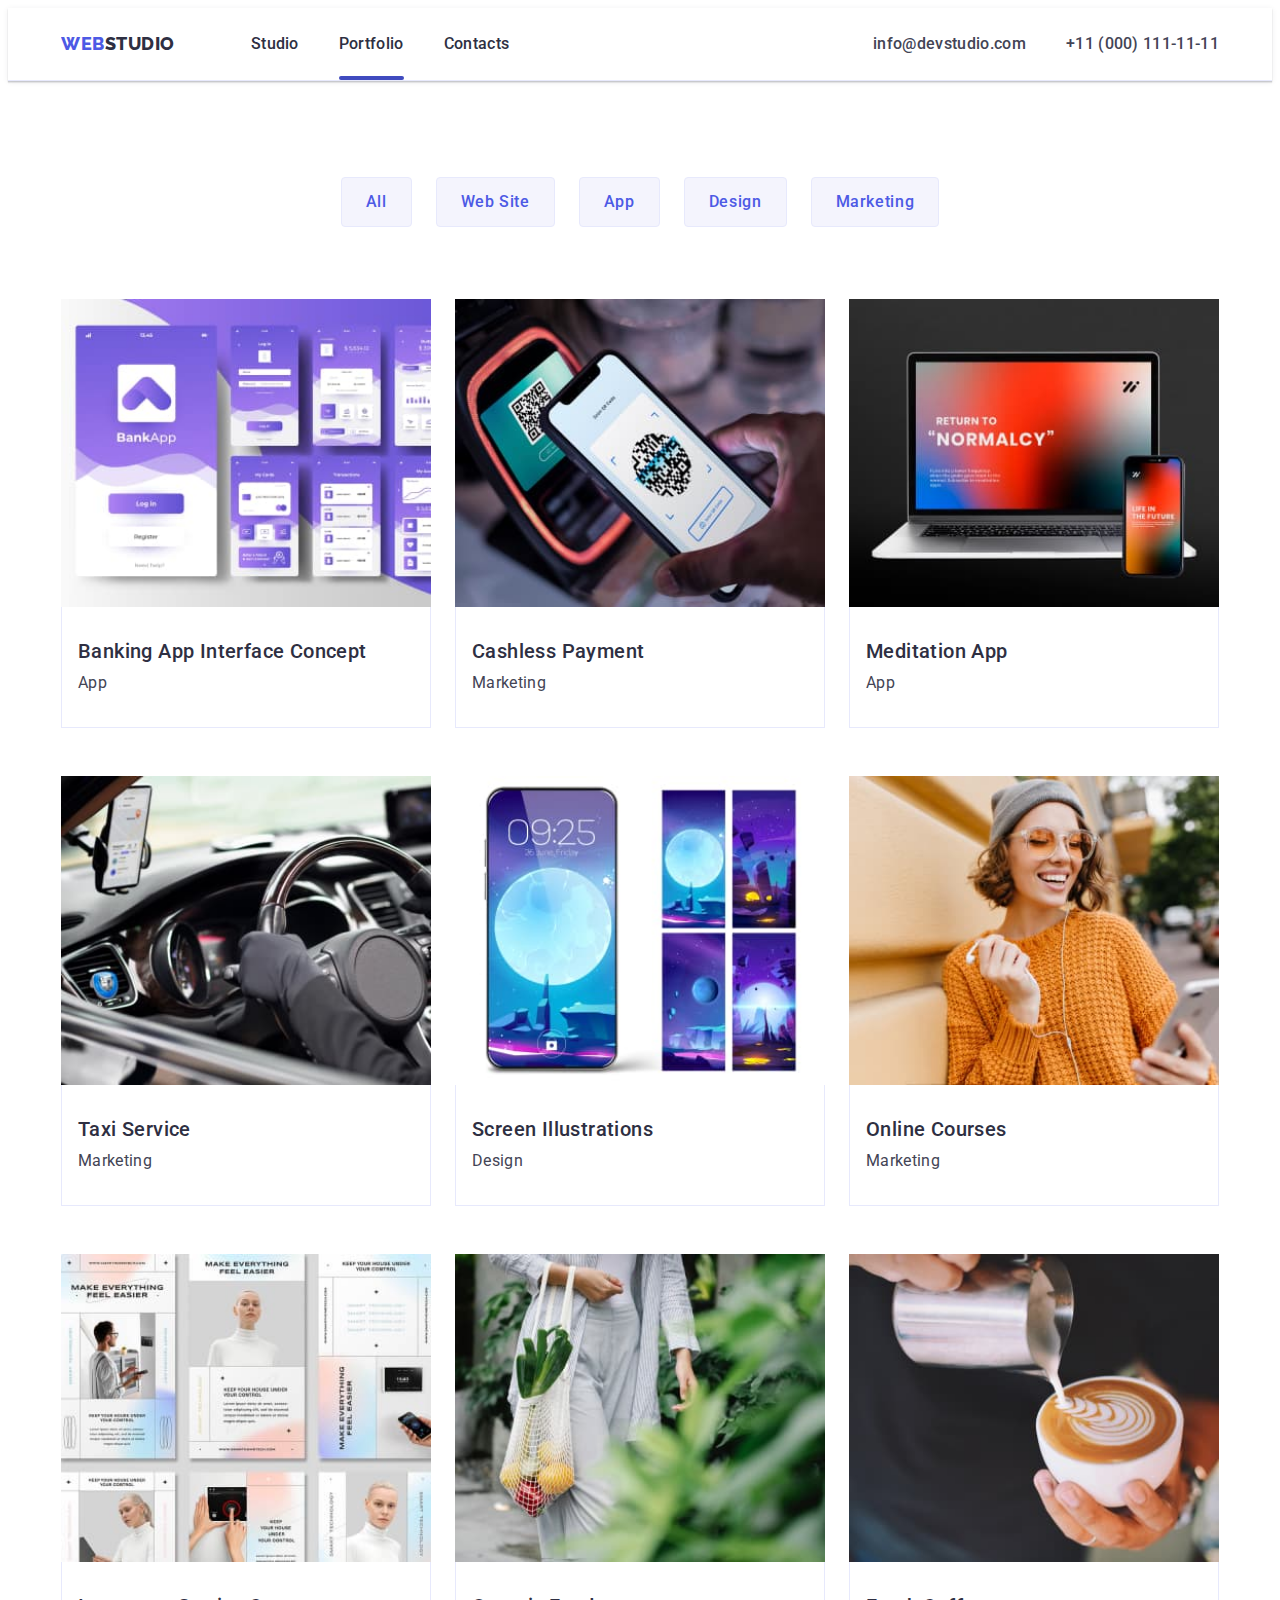
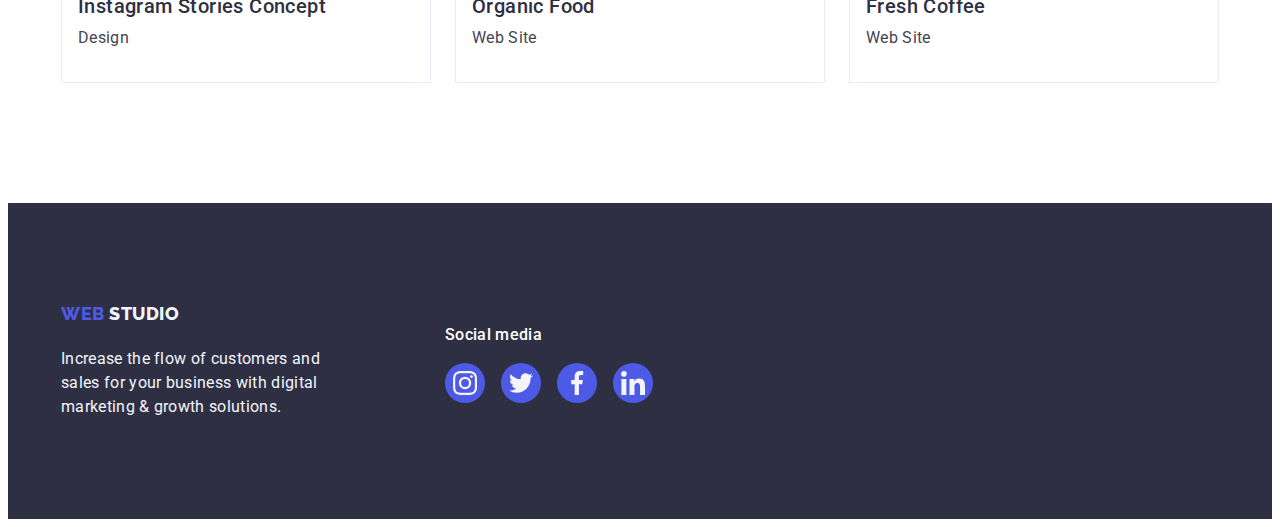
==== portfolio.html @ ceb91804 "Initial commit" ====
<!DOCTYPE html>
<html lang="en">
<!--goit-markup-hw-01-->

<head>
    <meta charset="UTF-8">
    <meta http-equiv="X-UA-Compatible" content="IE=edge">
    <meta name="viewport" content="width=device-width, initial-scale=1.0">
    <link rel="stylesheet" href="https://cdnjs.cloudflare.com/ajax/libs/modern-normalize/1.1.0/modern-normalize.min.css"
        integrity="sha512-wpPYUAdjBVSE4KJnH1VR1HeZfpl1ub8YT/NKx4PuQ5NmX2tKuGu6U/JRp5y+Y8XG2tV+wKQpNHVUX03MfMFn9Q=="
        crossorigin="anonymous" referrerpolicy="no-referrer" />
    <link rel="stylesheet" href="./css/styles.css" />
    <link rel="preconnect" href="https://fonts.googleapis.com">
    <link rel="preconnect" href="https://fonts.gstatic.com" crossorigin>
    <link
        href="https://fonts.googleapis.com/css2?family=Raleway:wght@800&family=Roboto:wght@400;500;700;900&display=swap"
        rel="stylesheet">
    <title>Studio</title>
</head>

<body>
        <!-- Шапка сайта -->
    <header class="container-header">
    <div class="container ">
        <nav class="main-nav">
            <a href="./index.html" class="logo link">Web<span class="accent">Studio</span></a>

            <ul class="site-nav list">
                <li class="item">
                    <a href="./index.html" class="link">Studio</a>
                </li>
                <li class="item">
                    <a href="./portfolio.html" class="link underlined">Portfolio</a>
                </li>
                <li class="item">
                    <a href="" class="link">Contacts</a>
                </li>
            </ul>
        </nav>
        <address class="address">
            <ul class="list">
                <li class="item">
                    <a href="mailto:info@devstudio.com" class="link">info@devstudio.com</a>
                </li>
                <li class="item">
                    <a href="tel:+110001111111" class="link">+11 (000) 111-11-11</a>
                </li>
            </ul>
        </address>
    </div>

    </header>
        <main>
            <section class="portfolio">
                <div class="container">
               <h1 class="titles-hidden">Portfolio</h1>
               <ul class="port-list-bottom list">
                   <li class="port-btn">
                          <button type="button" class="pointer">All</button>
                  </li>
                  <li class="port-btn">
                         <button type="button" class="pointer">Web Site</button>
                  </li> 
                  <li class="port-btn">
                           <button type="button" class="pointer">App</button>
                  </li> 
                 <li class="port-btn">
                          <button type="button" class="pointer">Design</button>
                  </li>
                  <li class="port-btn">
                            <button type="button" class="pointer">Marketing</button>
                 </li>
                </ul>
                <ul class="team-list list">
                    <li class="team">
                        <div class="port-overlay">
                        <a class="link" href="">
                         <img src=./images/app.jpg class="pict" width=360 alt="Banking App Interface Concept, App" /> 
                            <div class="overlay">
                                <p>T14 Stylish and User-Friendly App Design Concepts · Task Manager App · Calorie Tracker App · Exotic Fruit Ecommerce App ·
                                Cloud Storage App</p>
                            </div>
                            </div>
                         <div class="port-item">
                        <h2 class="port-tittle ">
                            Banking App Interface Concept
                        </h2>
                        <p class="port-parag text">
                            App
                        </p>
                       
                      </div>
                        </a>
                    </li>
                    <li class="team">
                        <div class="port-overlay">
                        <a class="link" href="">  
                        <img src=./images/cashless-payment.jpg class="pict" width=360 alt="Cashless Payment, Marketing" />
                            <div class="overlay">
                                <p>T14 Stylish and User-Friendly App Design Concepts · Task Manager App · Calorie Tracker App · Exotic Fruit
                                    Ecommerce App ·
                                    Cloud Storage App</p>
                            </div>
                            </div>
                       <div class="port-item">
                        <h2 class="port-tittle">
                            Cashless Payment
                        </h2>
                        <p class="port-parag text">
                            Marketing
                        </p>
                       </div>
                        </a>
                    </li>
                    <li class="team">
                        <a class="link" href="">
                        <img src=./images/meditation-app.jpg class="pict" width=360 alt="Meditation App, App" />
                    
                        <div class="port-item">
                            <h2 class="port-tittle">
                                Meditation App
                            </h2>
                            <p class="port-parag text">
                                App
                            </p>
                        </div>
                        </a>
                    </li>
                    <li class="team">
                        <a class="link" href="">
                        <img src=./images/taxi-service.jpg class="pict" width=360 alt="Taxi Service, Marketing" />
                    
                     <div class="port-item">
                        <h2 class="port-tittle">
                            Taxi Service
                        </h2>
                        <p class="port-parag text">
                            Marketing
                        </p>
                     </div>
                    </a>
                    </li>
                    <li class="team">
                        <a class="link" href="">
                        <img src=./images/screen-illustrations.jpg class="pict" width=360 alt="Screen Illustrations, Design" />
                    
                        <div class="port-item">
                            <h2 class="port-tittle">
                                Screen Illustrations
                            </h2>
                            <p class="port-parag text">
                                Design
                            </p>
                        </div>
                        </a>
                    </li>
                    <li class="team">
                        <a class="link" href="">
                        <img src=./images/online-courses.jpg class="pict" width=360 alt="Online Courses, Marketing" />
                    
                       <div class="port-item">
                        <h2 class="port-tittle">
                            Online Courses
                        </h2>
                        <p class="port-parag text">
                            Marketing
                        </p>
                       </div>
                        </a>
                    </li>
                    <li class="team">
                        <a class="link" href="">
                        <img src=./images/instagram-stories-concept.jpg class="pict" width=360 alt="Instagram Stories Concept, Design" />
                    
                       <div class="port-item">
                        <h2 class="port-tittle">
                            Instagram Stories Concept
                        </h2>
                        <p class="port-parag text">
                            Design
                        </p>
                       </div>
                        </a>
                    </li>
                    <li class="team">
                        <a class="link" href="">
                        <img src=./images/organic-food.jpg class="pict" width=360 alt="Organic Food, Web Site" />
                    
                       <div class="port-item">
                        <h2 class="port-tittle">
                            Organic Food
                        </h2>
                        <p class="port-parag text">
                            Web Site
                        </p>
                       </div>
                        </a>
                    </li>
                    <li class="team">
                        <a class="link" href="">
                        <img src=./images/fresh-coffee.jpg class="pict" width=360 alt="Fresh Coffee, Web Site" />
                    
                        <div class="port-item">
                            <h2 class="port-tittle">
                                Fresh Coffee
                            </h2>
                            <p class="port-parag text">
                                Web Site
                            </p>
                        </div>
                        </a>
                    </li>
                </ul>
             </div>
                </section>
        </main>
    <footer class="footer">
        <div class="container footer-container">
            <div class="logo-company">
                <a href="./index.html" class="logo link"> Web <span class="accent">Studio </span></a>
    
                <p class="footer-text">
                    Increase the flow of customers and sales for your business with digital marketing & growth solutions.
                </p>
            </div>
            <div class="media">
                <p class="soc-media">Social media</p>
                <ul class="list list-soc">
                    <li class="link-soc">
                        <a href="" class="buttom-soc">
                            <svg class="buttom-icon-soc" width="24" height="24">
                                <use href="./images/icons.svg#icon-instagram">
                                </use>
                            </svg>
                        </a>
                    </li>
                    <li class="link-soc">
                        <a href="" class="buttom-soc">
                            <svg class="buttom-icon-soc" width="24" height="24">
                                <use href="./images/icons.svg#icon-twitter">
                                </use>
                            </svg>
                        </a>
                    </li>
                    <li class="link-soc">
                        <a href="" class="buttom-soc">
                            <svg class="buttom-icon-soc" width="24" height="24">
                                <use href="./images/icons.svg#icon-facebook"></use>
                            </svg>
                        </a>
                    </li>
                    <li class="link-soc">
                        <a href="" class="buttom-soc">
                            <svg class="buttom-icon-soc" width="24" height="24">
                                <use href="./images/icons.svg#icon-linkedin">
                                </use>
                            </svg>
                        </a>
                    </li>
                </ul>
            </div>
        </div>
    
    </footer>
    </body>
    
    </html>
---- css/styles.css ----
/*цвет лого и кнопки IRIS #4D5AE5 */
    /* цвет шрифта хедера  #2E2F42 */
    /* цвет адреса в хедере #434455 */
    /*цвет активного наведения  шрифта Ocean  #404BBF */

    /* цвет заголовка h1  index #FFFFFF */
    /* цвет заголовка h2 index  #2E2F42  */
    /* цвет кновки index  IRIS  #4D5AE5 */
    /* цвет текста index  #434455  */
    
    /* цвет текста футера    #F4F4FD */

        /* цвет заголовка портфлио #2E2F42 */
        /*цвет спокойной кнопки на странице портфолио #F4F4FD */
        /* цвет спокойной надписи кнопки  на странице портфолио #4D5AE5 */
        /* цвет активной надписи кнопки  на странице портфоли #FFFFFF */
        /* цвет активной кнопки на странице портфолио Ocean  #404BBF */
        /* цвет основного текста портфлио #434455 */
        /* цыер рамки #E7E9FC */
/*переменные цвета*/
:root {
    --primary-text-color: #434455;
    --title-text-color: #2E2F42;
    --accent-color: #4D5AE5; /* IRIS */
    --button-color: #404BBF; /* Ocean */
    --primary-white-color: #ffffff;
    --second-color: #F4F4FD;  
    --frame: #E7E9FC;
    --client-logo:#8E8F99;
    --soc-logo:#F4F4FD;
}
/*основной стиль текста*/
body {
    font-family: 'Roboto', sans-serif;
    font-size: 16px;
    line-height: 1.5;  /* identical to box height, or 150% */
    color: var(--primary-text-color); /* --primary-text-color: #434455; */
    letter-spacing: 0.02em;
   
    background-color:var(--primary-white-color)}
    .container{
        /* border: 5px solid tomato; */
        width: 1158px;
        padding-left: 15px;
        padding-right: 15px;
        margin: 0 auto;
    }
    img {
        display: block;
        width: 100%;
    }
 p.text {
        margin-top: 0px;
        margin-bottom: 0px;
     }
.list {
    list-style:none;
    margin: 0;    
    padding-left: 0px;
}
.link{text-decoration: none;}
/* логотип*/
.logo {
    font-family: 'Raleway', sans-serif;
    font-weight: 800;
    font-size: 18px;
    line-height: 1.17;
    /* identical to box height, or 117% */
    display: flex;
    letter-spacing: 0.03em;
    text-transform: uppercase;
    color: var(--accent-color);
    margin-right: 76px;

}
    /* #E7E9FC колір нижньої рамки хедера */


.main-nav{
    display: flex;
    align-items: center;
    margin-right: auto;
}

 .accent {
      color: var(--title-text-color)
  }

/* хедер*/
.site-nav{
    display: flex;
}
.container-header {
    display: flex;
    align-items: center;
    border-bottom: 1px solid var(--frame);
    box-shadow: 0px 2px 1px rgba(46, 47, 66, 0.08),
        0px 1px 1px rgba(46, 47, 66, 0.16),
        0px 1px 6px rgba(46, 47, 66, 0.08)
}
.container-header .container{
    display: flex;
    align-items: center;
}
.site-nav .item {
    margin-right: 40px;
}
.site-nav .link{
        padding-top: 24px;
        padding-bottom: 24px;
}
.site-nav .item:last-child{
    margin-right: 0px;
}
.site-nav .link{
    color: var(--title-text-color);
    font-weight: 500;
    font-size: 16px;
    line-height: 1.5;
    letter-spacing: 0.02em; 
    display: block;
}
.underlined{
    position: relative;
}
.underlined::after{
    content: "";
    display: block;
    position: absolute;
    left: 0px;
    bottom: 0px;
    height: 4px;
    width: 100%;
    background-color: #404BBF;
    border-radius: 2px;
}
.address{
    font-style: normal;
}
.address .list{
        display: flex;
}
.address .item{
    margin-right: 40px;
}
.address .item:last-child{
    margin-right: 0px;
}
 .address .link {
    font-weight: 500;
     font-size: 16px;
     line-height: 1.5;
     color: inherit;
     color: var(--primary-text-color);
     /* --primary-text-color: #434455; */
      letter-spacing: 0.02em;
     font-style: normal;


 }
 .address .link:hover {
     color: var(--button-color);
 }



/* кнопка */
.pointer {
    display: inline-block;
        font-family:"Roboto", sans-serif;
        font-weight: 500;
        font-size: 16px;
        line-height: 1.5;
        letter-spacing: 0.04em;
        color: var(--primary-white-color);
        background-color: var(--accent-color);
    cursor: pointer;
border-radius: 4px;
}
    .pointer:hover,.pointer:focus {
         background-color: var(--button-color);
        }
         /*--accent-color: #4D5AE5; IRIS */
        /*--button-color: #404BBF;  Ocean */
        /*    --second-color: #F4F4FD; */

        /* кнопка портфоліо*/
.list .pointer{
    color: var(--accent-color);
    background-color: var(--second-color);

}
.site-nav .link:hover, .site-nav .link:focus {
    color: var(--button-color);
}
.address .link:hover,.address .link:focus{
        color: var(--button-color);
}
    /* первая секция */
.hero .pointer {
    display: block;
    padding: 16px 32px;
    min-width: 169px;
    margin: auto;
    margin-top: 46px;
    height: 56px;
    border: none;


}

.hero {
    max-width: 1440px;
    padding-top: 188px;
    padding-bottom: 188px;
    background-color: var(--title-text-color);
    background-image: linear-gradient(rgba(46, 47, 66, 0.7),
            rgba(46, 47, 66, 0.7)),
        url(../images/people-office.jpg);
    /* background-image: url(../images/people-office.jpg); */
    background-repeat: no-repeat;
    background-position: center;
    background-size: cover;

    margin-left: auto;
    margin-right: auto;
    text-align: center;
    /* rgba(46, 47, 66, 0.7) */
}

.hero-tittle{
    font-weight: 700;
    font-size: 56px;
    line-height: 1.07;
    text-align: center;
    color:var(--primary-white-color);
    letter-spacing: 0.02em;
    margin-top: 0px; 
    margin-bottom: 48px;
    max-width: 496px;
    margin: auto;
}
/*  --title-text-color: #2E2F42; */
 .hero .text, 
 .strategy .titles-strategy, 
 .tittle-we-do{
    letter-spacing: 0.02em;
    color: var(--title-text-color);
 }
 .backdrop{
    position: fixed;
    top: 0px;
    left: 0px;
    height: 100%;
    width: 100%;
    background-color: rgba(46, 47, 66, 0.4) ;  /* #2E2F42 */
    /* visibility */
 }
 .backdrop.is-hidden{
    opacity: 0;
    pointer-events: none;
 }


.modal{
    position: absolute;
    top: 50%;
    left: 50%;
    transform: translate(-50%, -50%);
    position: absolute;
    min-width: 408px;
    min-height: 576px;
    background-color: #fff;

}
.icon-modal-buttom{
    position: absolute;
        top: 24px;
        right: 24px;
        display: flex;
        align-items: center;
        justify-content: center;
        background-color: #E7E9FC;
        border: 1px solid rgba(0, 0, 0, 0.1);
        border-radius: 50%;
        width: 24px;
        height: 24px;
        padding: 0;
        cursor: pointer;
}
/* 2га секція  */


.strategy {
    padding-top: 120px;
    padding-bottom: 120px;

}
 .strategy-container .list{
    display: flex;
    flex-wrap: wrap;
}

 .tittle-base{
    font-weight: 700;
    font-size: 36px;
    line-height: 1.11;  
    text-align: center;
    text-transform: capitalize;
    margin-top: 0px;
    margin-bottom: 72px;}

 .titles-hidden {
    font-weight: 500;
    font-size: 20px;
    line-height: 1.2;
    letter-spacing: 0.02em;
    color: var(--title-text-color);
    visibility: hidden; /* 2 секція прихований заголовок*/
    display: none
        }
    
       
        /*  --title-text-color: #2E2F42; */
.tittle-reg{
    font-weight: 500;
    font-size: 20px;
    line-height: 1.2;
    letter-spacing: 0.02em;
    text-align: center;
    color: var(--title-text-color);
    margin-top: 0px;
    margin-bottom: 8px;
}   

    .strategy .tittle-reg{
        text-align: left;} 

    .strategy .strat-list {
             margin-right: 24px;
     }
        
     .strategy .strat-list:nth-child(4n) {
           margin-right: 0px;
      }
        
     .strategy .strat-list {
            width: calc((100% - 72px) / 4);
        }
        
     .strategy .icon {
         display: flex;
          align-items: center;
          justify-content: center;
          background-color: #F4F4FD;
          height: 112px;
          width: 264px;
          border-radius: 4px;
          margin-bottom: 8px;
        }

.strat-list .buttom-icon{
    width: 64px;
    height: 64px;
    left: 100px;
    top: 24px;
}


/* 3тя секція */
.we-do{
    padding-bottom: 120px;
}
.we-do .list{
    display: flex;
    padding: 0px;

}

.we-do .team{
        display: inline-block;
}
.we-do .team {
    margin-right: 24px;
    width: calc((100% - 48px) / 3)}
.we-do .team:last-child{
    margin-right: 0px;

}

/* 4 секція */
.our-team {
background-color: var(--second-color);
padding: 120px 0px;
}
.our-team .list{
    display: flex;
    justify-content: center;
}

/* .we-do .team,
.portfolio .team,
.portfolio .port-btn {
    display: block;
} */


.our-team .team{
    margin-right: 24px;
    background-color: var(--primary-white-color);
    border-radius: 0px 0px 4px 4px;
    text-align: center;
    width: calc((100% - 72px) / 4);
    box-shadow:
         0px 1px 6px rgba(46, 47, 66, 0.08),
        0px 1px 1px rgba(46, 47, 66, 0.16),
        0px 2px 1px rgba(46, 47, 66, 0.08);
}
.our-team .team:last-child {
    margin-right: 0px;
}
/*  --primary-white-color: #ffffff;
 --second-color: #F4F4FD; */

.our-team .team-info{
    padding: 32px 0px;
}
.our-team .text{
    margin-bottom: 8px;
}

.buttom-soc{
    display: flex;
    align-items: center;
    justify-content: center;
    background-color: var(--accent-color);
    height: 40px;
    width: 40px;
    border-radius: 50%;
    fill: var(--soc-logo);
}
.buttom-soc:hover, .buttom-soc:focus{
    background-color: var(--button-color)
}
.buttom-icon-soc{
    align-items: center;
    justify-content: center;
}
.our-team .list-soc{
    gap: 24px;
}
/* .our-team .link-soc:last-child{
    margin-right: 0px;
} */

/* 5 Наші кліенти */
.our-client{
    background-color: var(--primary-white-color);
    padding: 120px 0;
}
.our-client-container .list {
     display: flex;}

.tittle-our-client {
     font-weight: 700;
     font-size: 36px;
     line-height: 1.1;
     text-align: center;
     text-transform: capitalize;
    color:var(--title-text-color);
     margin-top: 0px;
     margin-bottom: 72px;
         }

.our-client .list-client{
    
    height: 88px;
    width: 168px;
}
.our-client-container .list{
    gap: 24px;
}
.list-client .buttom-client{
        display: flex;
        align-items: center;
        justify-content: center;
        height: 88px;
        width: 168px;
        border: 1px solid var(--client-logo);
        border-radius: 4px;
        color: var(--client-logo);
}
.our-client .list-client{
    display: block;
}
.buttom-client:hover, .buttom-client:focus{
    color: var(--button-color);
    border: 1px solid var(--button-color);
}
/* --button-color: #404BBF; */

.buttom-client-icon{
    fill: currentColor;
}

 /* футер */


.footer {
    color: var(--second-color);
    background-color: var(--title-text-color);

    padding-top: 100px;
    padding-bottom: 100px;
}
.footer-container {
    display: flex;
    align-items: baseline;
}
.footer .logo{
    display: inline-block;
    margin-bottom: 16px;
    margin-right: 0px;
}
.logo-company {
    margin-right: 120px;
}
.footer .accent {
    color: var(--second-color);
}
.footer .footer-text{
    width: 264px;
    margin: 0px;
}

.list-soc{
display: flex;
}
.soc-media{
    color: var(--primary-white-color);
    font-weight: 500;
    margin: 0;
    margin-bottom: 16px;
}
.list-soc{
    gap: 16px;
}
.footer .buttom-soc:focus, .footer .buttom-soc:hover{
    background-color: #31d0aa
    
}

/* кнопка портфоліо*/
.list .pointer {
    color: var(--accent-color);
    background-color: var(--second-color);}
    .list .pointer:hover, 
    .list .pointer:focus {
        color: var(--primary-white-color);
        background-color: var(--button-color);
        display: inline-block;    
    }


.portfolio .pointer {
    padding: 12px 24px;
    border: 1px solid var(--frame);
}
.portfolio .pointer:hover,
.portfolio .pointer:focus {
    border: 1px solid transparent;
    box-shadow: 
    0px 3px 1px rgba(0, 0, 0, 0.1), 
    0px 2px 1px rgba(0, 0, 0, 0.08), 
    0px 2px 2px rgba(0, 0, 0, 0.12);
}
/* секция portfolio */
.portfolio {
    padding: 96px 0 120px
}
.portfolio .port-btn {
    margin-right: 24px;
}

.portfolio .port-btn:last-child {
    margin-right: 0px;
}
.portfolio .team-list {
    display: flex;
    flex-wrap: wrap;
}

.portfolio .list {
    display: flex;
    justify-content: center;
}
.portfolio .port-list-bottom {
    margin-bottom: 72px;
}

.team-list .team {
    display: block;
    margin-right: 24px;
    margin-bottom: 48px;
    width: calc((100% - 48px)/3);
}

.team-list .team:nth-last-child(-n+3){
margin-bottom: 0px;
}
.team-list .team:nth-child(3n) {
    margin-right: 0px;
}
.portfolio .link{
    display: block
}
.portfolio .link:hover,
.portfolio .link:focus {
    box-shadow:
        0px 1px 6px rgba(46, 47, 66, 0.08),
        0px 1px 1px rgba(46, 47, 66, 0.16),
        0px 2px 1px rgba(46, 47, 66, 0.08);
}
.portfolio .port-item {
    padding: 32px 16px;
    border-bottom: 1px solid var(--frame);
    border-left: 1px solid var(--frame);
    border-right: 1px solid var(--frame);
        /* #E7E9FC рамка */
}
.port-tittle {
    font-weight: 500;
    font-size: 20px;
    line-height: 1.2;
    /* identical to box height, or 120% */
    letter-spacing: 0.02em;
    color: var(--title-text-color);
    margin-top: 0;
    margin-bottom: 8px;
}
.port-parag {
    font-size: 16px;
    line-height: 1.5;
    /* identical to box height, or 150% */
    letter-spacing: 0.02em;
    color: var(--primary-text-color)
        /* --primary-text-color: #434455; */
}
.link{
    position: relative;
    overflow: hidden
}

.port-overlay:hover .overlay {
    transform: translatey(0);
    overflow: hidden
}
.overlay {
position: absolute;
top: 0;
left: 0;
width: 100%;
height: 100%;
padding: 40px 32px; 
background: #4D5AE5;
font-style: normal;
font-weight: 400;
font-size: 16px;
line-height: 24px;
letter-spacing: 0.02em;
color: #F4F4FD;
overflow: auto;
transform: translate(0px, 100%);

transition: transform 250ms cubic-bezier(0.4, 0, 0.2, 1);
}
.port-item:hover .overlay,
.port-item:focus .overlay {
    transform: translateY(0%);
}
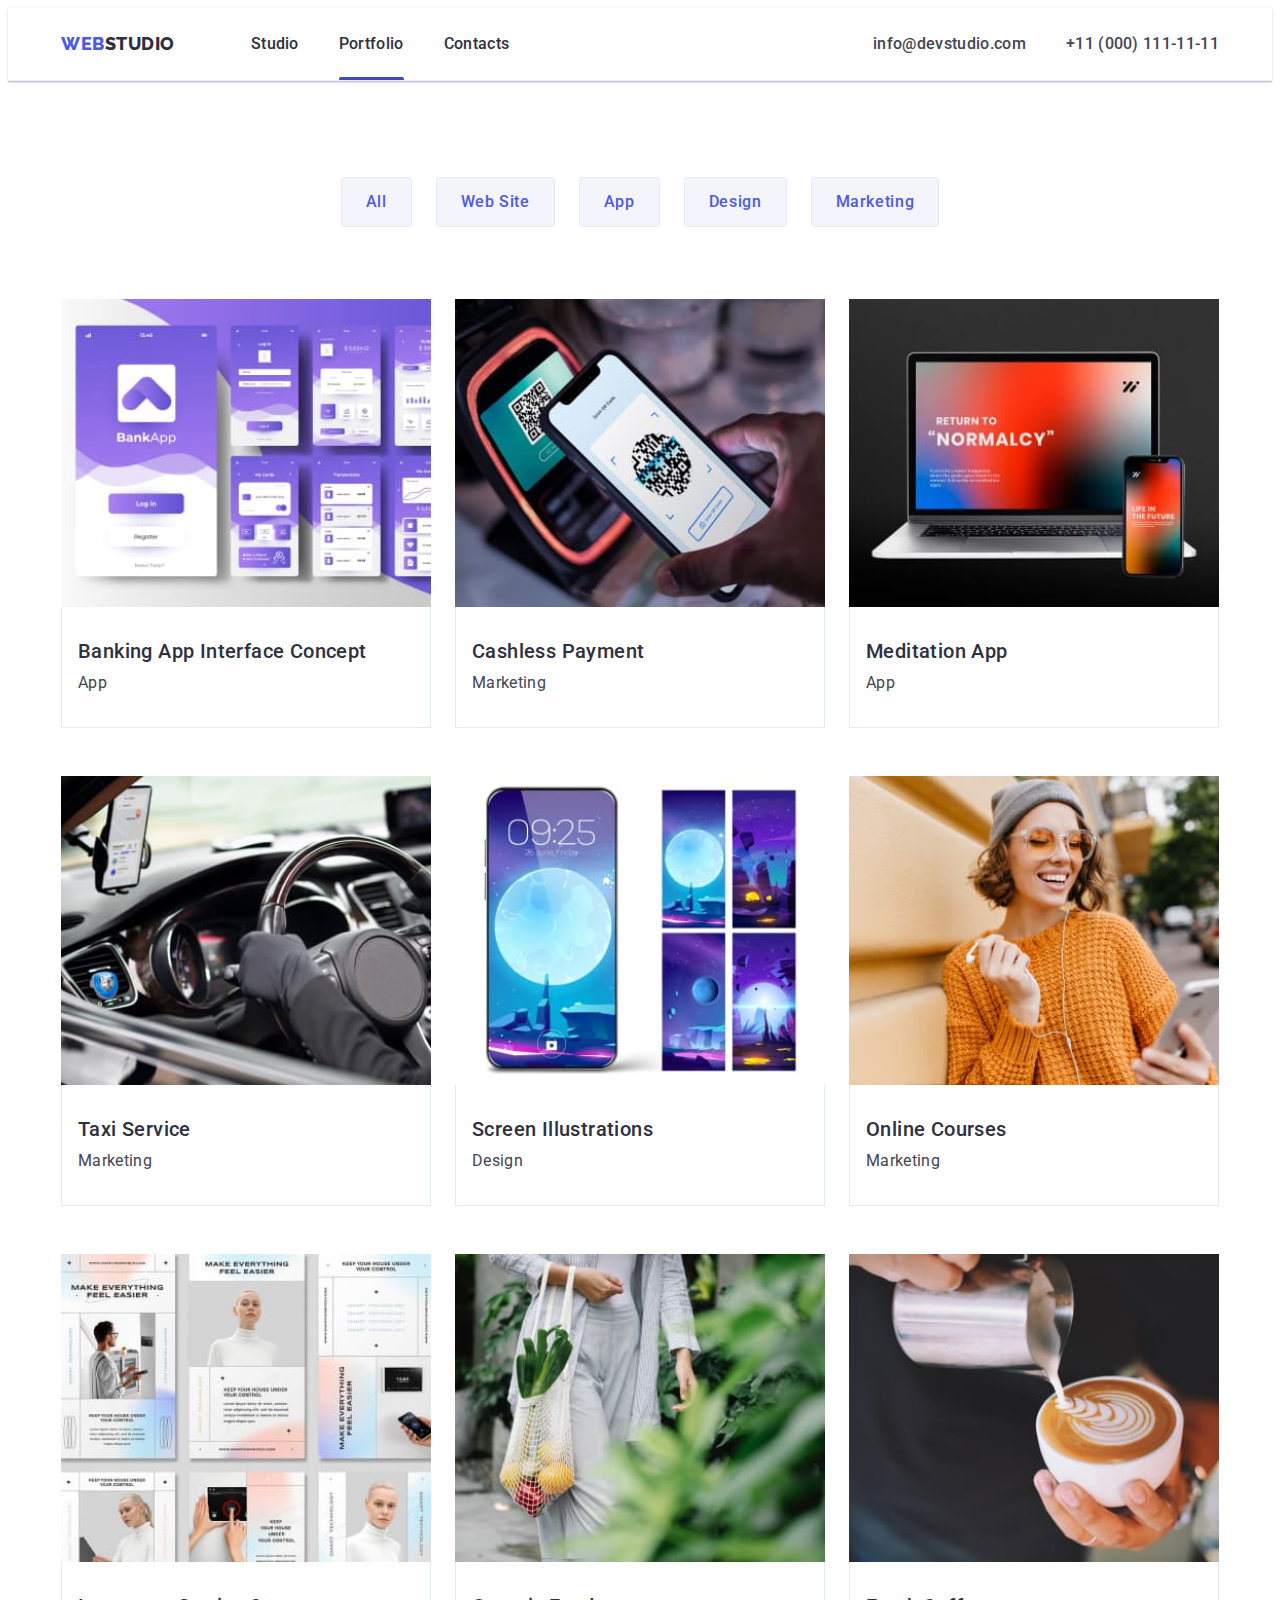
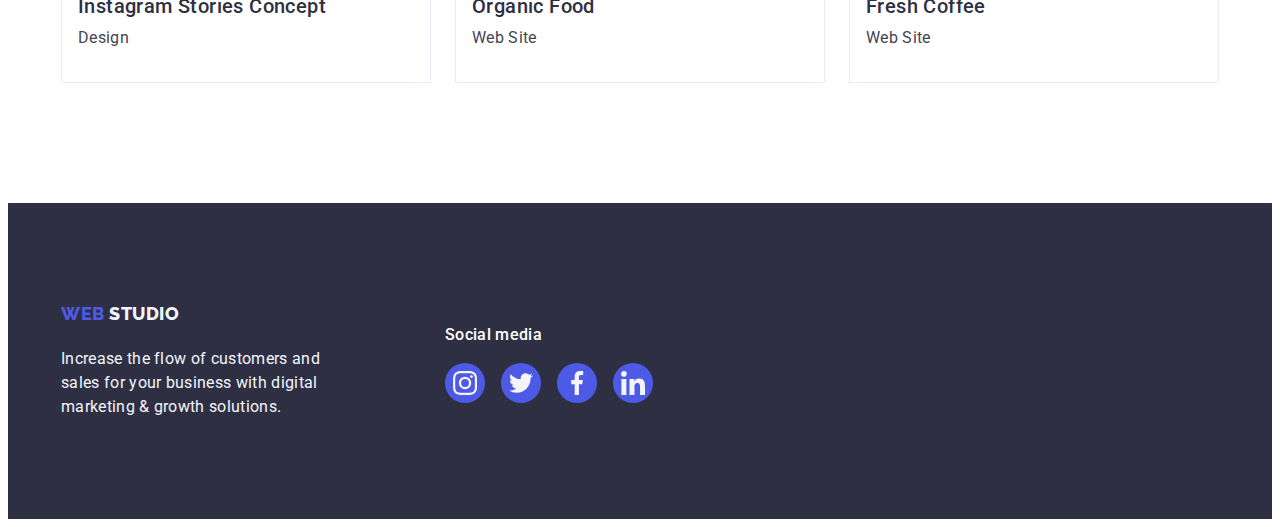
==== commit d6424e94: "2" ====
--- a/portfolio.html
+++ b/portfolio.html
@@ -74,34 +74,41 @@
                 <ul class="team-list list">
                     <li class="team">
                         <div class="port-overlay">
-                        <a class="link" href="">
-                         <img src=./images/app.jpg class="pict" width=360 alt="Banking App Interface Concept, App" /> 
-                            <div class="overlay">
-                                <p>T14 Stylish and User-Friendly App Design Concepts · Task Manager App · Calorie Tracker App · Exotic Fruit Ecommerce App ·
-                                Cloud Storage App</p>
-                            </div>
-                            </div>
-                         <div class="port-item">
-                        <h2 class="port-tittle ">
-                            Banking App Interface Concept
-                        </h2>
-                        <p class="port-parag text">
-                            App
-                        </p>
+                            <div class="pict-overlay">
+                            <a class="link" href="">
+                                
+                             <img src=./images/app.jpg class="pict" width=360 alt="Banking App Interface Concept, App" /> 
+                                
+                                     <p class="overlay">
+                                    14 Stylish and User-Friendly App Design Concepts · Task Manager App · Calorie Tracker App · Exotic Fruit Ecommerce App ·
+                                    Cloud Storage App
+                                     </p>
+                                </div>
+                        
+                            <div class="port-item">
+                                 <h2 class="port-tittle ">
+                                 Banking App Interface Concept
+                                 </h2>
+                                <p class="port-parag text">
+                                App
+                                </p>
                        
-                      </div>
-                        </a>
+                             </div>
+                          </a>
+                        </div>
                     </li>
                     <li class="team">
                         <div class="port-overlay">
+                            <div class="pict-overlay">
                         <a class="link" href="">  
                         <img src=./images/cashless-payment.jpg class="pict" width=360 alt="Cashless Payment, Marketing" />
-                            <div class="overlay">
-                                <p>T14 Stylish and User-Friendly App Design Concepts · Task Manager App · Calorie Tracker App · Exotic Fruit
-                                    Ecommerce App ·
-                                    Cloud Storage App</p>
+                            
+                                <p class="overlay">14 Stylish and User-Friendly App Design Concepts · 
+                                    Task Manager App · Calorie Tracker App · Exotic Fruit
+                                    Ecommerce App · Cloud Storage App
+                                </p>
                             </div>
-                            </div>
+                           
                        <div class="port-item">
                         <h2 class="port-tittle">
                             Cashless Payment
@@ -111,6 +118,7 @@
                         </p>
                        </div>
                         </a>
+                        </div>
                     </li>
                     <li class="team">
                         <a class="link" href="">
--- a/css/styles.css
+++ b/css/styles.css
@@ -28,6 +28,7 @@
     --frame: #E7E9FC;
     --client-logo:#8E8F99;
     --soc-logo:#F4F4FD;
+    --funktion: 250ms cubic-bezier(0.4, 0, 0.2, 1);
 }
 /*основной стиль текста*/
 body {
@@ -89,6 +90,7 @@
 /* хедер*/
 .site-nav{
     display: flex;
+       transition: var(--funktion);
 }
 .container-header {
     display: flex;
@@ -104,10 +106,11 @@
 }
 .site-nav .item {
     margin-right: 40px;
-}
+   }
 .site-nav .link{
         padding-top: 24px;
         padding-bottom: 24px;
+        transition: var(--funktion);
 }
 .site-nav .item:last-child{
     margin-right: 0px;
@@ -121,6 +124,7 @@
     display: block;
 }
 .underlined{
+    color: var(--button-color);
     position: relative;
 }
 .underlined::after{
@@ -128,17 +132,19 @@
     display: block;
     position: absolute;
     left: 0px;
-    bottom: 0px;
+    bottom: -1px;
     height: 4px;
     width: 100%;
-    background-color: #404BBF;
+    background-color: var(--button-color);
     border-radius: 2px;
+    transition: var(--funktion);
 }
 .address{
     font-style: normal;
 }
 .address .list{
         display: flex;
+        
 }
 .address .item{
     margin-right: 40px;
@@ -155,6 +161,7 @@
      /* --primary-text-color: #434455; */
       letter-spacing: 0.02em;
      font-style: normal;
+    transition: var(--funktion);
 
 
  }
@@ -176,6 +183,7 @@
         background-color: var(--accent-color);
     cursor: pointer;
 border-radius: 4px;
+  transition: var(--funktion);
 }
     .pointer:hover,.pointer:focus {
          background-color: var(--button-color);
@@ -438,13 +446,16 @@
     width: 40px;
     border-radius: 50%;
     fill: var(--soc-logo);
+    transition: var(--funktion);
 }
 .buttom-soc:hover, .buttom-soc:focus{
-    background-color: var(--button-color)
+    background-color: var(--button-color);
+
 }
 .buttom-icon-soc{
     align-items: center;
     justify-content: center;
+
 }
 .our-team .list-soc{
     gap: 24px;
@@ -489,6 +500,7 @@
         border: 1px solid var(--client-logo);
         border-radius: 4px;
         color: var(--client-logo);
+        transition: var(--funktion);
 }
 .our-client .list-client{
     display: block;
@@ -496,6 +508,7 @@
 .buttom-client:hover, .buttom-client:focus{
     color: var(--button-color);
     border: 1px solid var(--button-color);
+
 }
 /* --button-color: #404BBF; */
 
@@ -565,6 +578,7 @@
 .portfolio .pointer {
     padding: 12px 24px;
     border: 1px solid var(--frame);
+    transition: var(--funktion);
 }
 .portfolio .pointer:hover,
 .portfolio .pointer:focus {
@@ -661,6 +675,8 @@
 left: 0;
 width: 100%;
 height: 100%;
+margin-top: 0px;
+margin-bottom: 0px;
 padding: 40px 32px; 
 background: #4D5AE5;
 font-style: normal;
@@ -672,7 +688,7 @@
 overflow: auto;
 transform: translate(0px, 100%);
 
-transition: transform 250ms cubic-bezier(0.4, 0, 0.2, 1);
+transition: var(--funktion);
 }
 .port-item:hover .overlay,
 .port-item:focus .overlay {
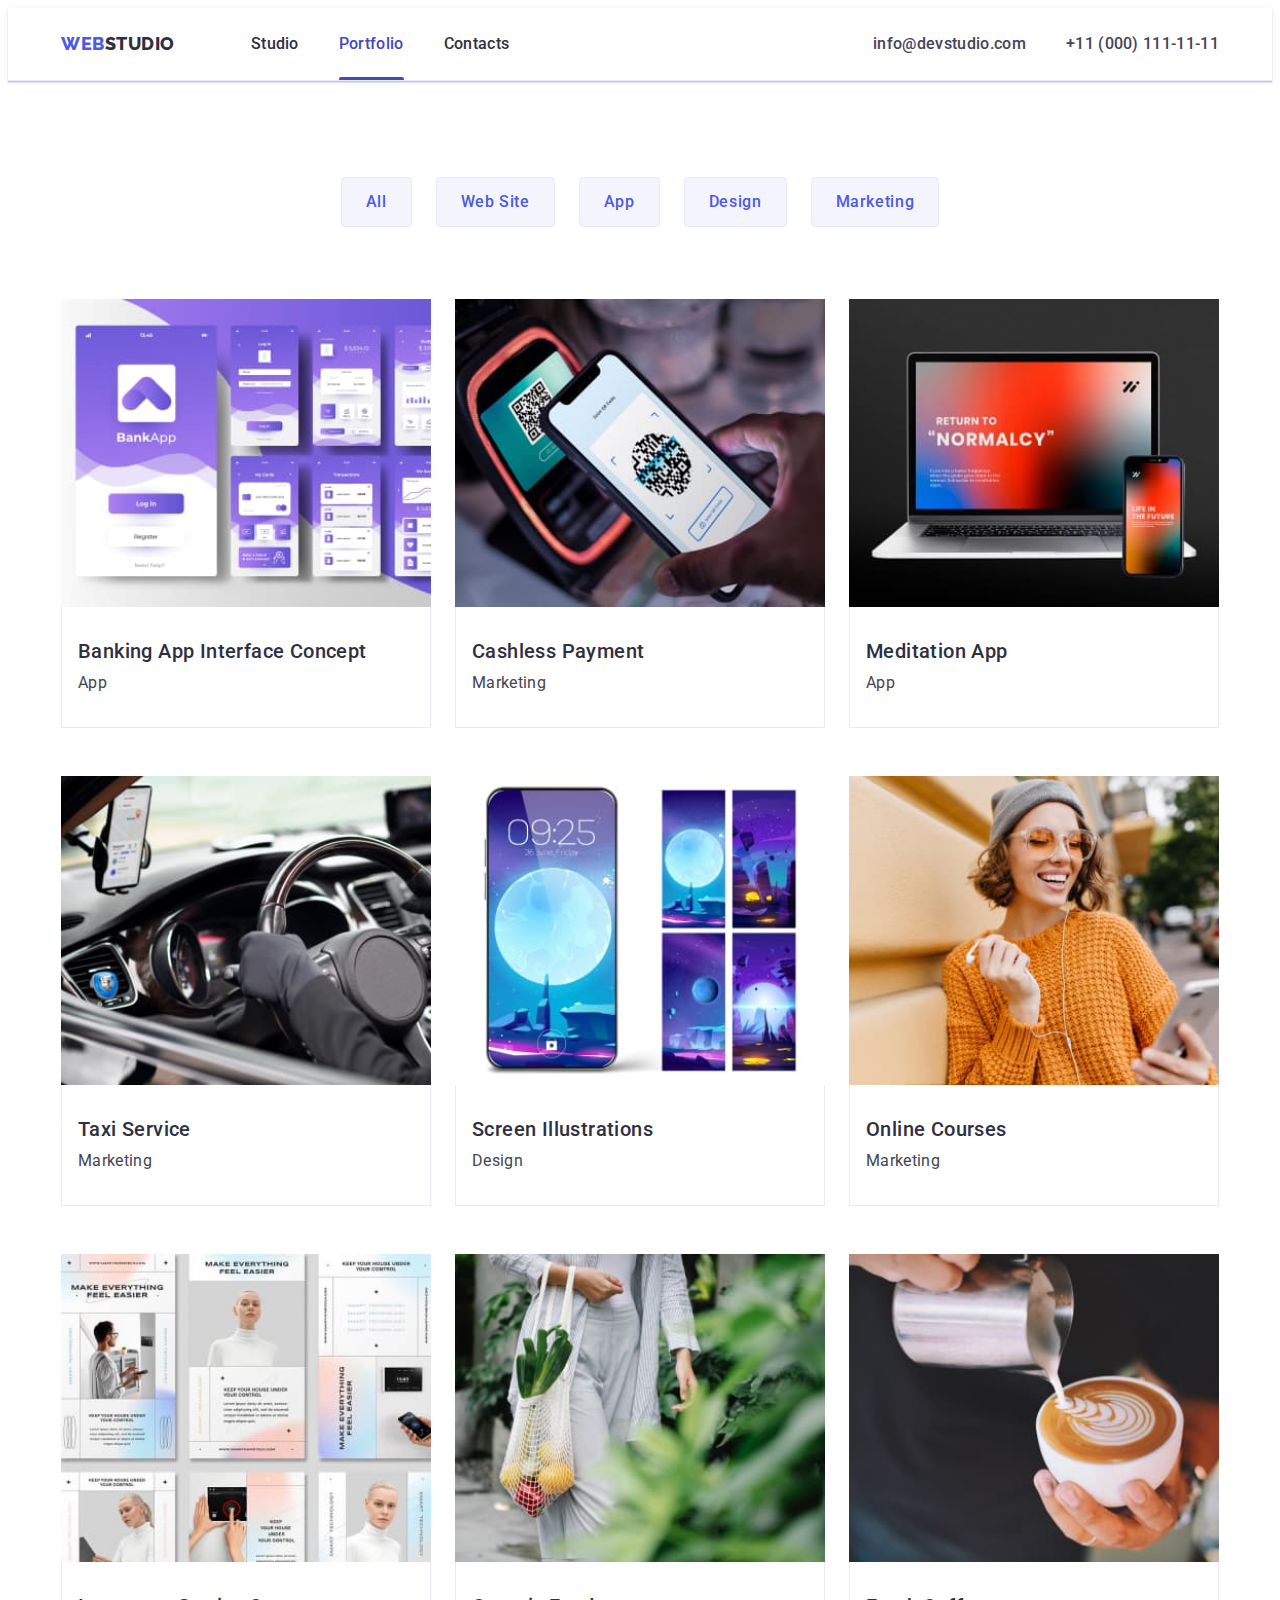
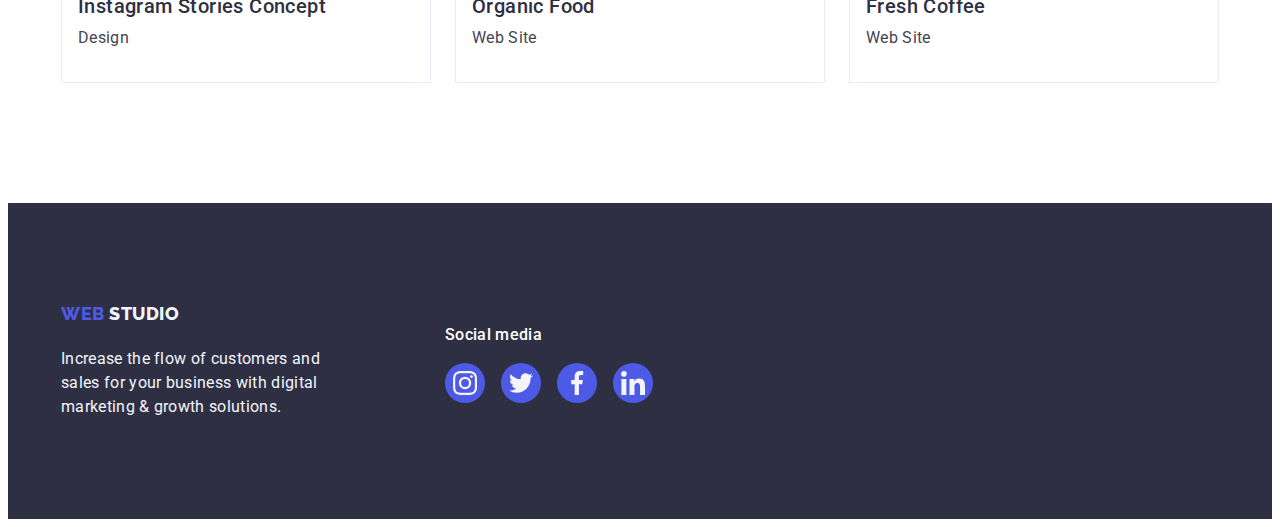
==== commit de2abb20: "3" ====
--- a/portfolio.html
+++ b/portfolio.html
@@ -73,29 +73,25 @@
                 </ul>
                 <ul class="team-list list">
                     <li class="team">
-                        <div class="port-overlay">
-                            <div class="pict-overlay">
-                            <a class="link" href="">
+                          <a class="link" href="">
+                             <div class="port-overlay">
+                               <img src=./images/app.jpg class="pict" width=360 alt="Banking App Interface Concept, App" /> 
                                 
-                             <img src=./images/app.jpg class="pict" width=360 alt="Banking App Interface Concept, App" /> 
-                                
-                                     <p class="overlay">
-                                    14 Stylish and User-Friendly App Design Concepts · Task Manager App · Calorie Tracker App · Exotic Fruit Ecommerce App ·
+                                     <p class="overlay">14 Stylish and User-Friendly App Design Concepts · Task Manager App · Calorie Tracker App · Exotic Fruit Ecommerce App ·
                                     Cloud Storage App
                                      </p>
                                 </div>
                         
-                            <div class="port-item">
+                                 <div class="port-item">
                                  <h2 class="port-tittle ">
                                  Banking App Interface Concept
                                  </h2>
                                 <p class="port-parag text">
                                 App
                                 </p>
-                       
-                             </div>
+                                </div>
                           </a>
-                        </div>
+                        
                     </li>
                     <li class="team">
                         <div class="port-overlay">
@@ -103,9 +99,8 @@
                         <a class="link" href="">  
                         <img src=./images/cashless-payment.jpg class="pict" width=360 alt="Cashless Payment, Marketing" />
                             
-                                <p class="overlay">14 Stylish and User-Friendly App Design Concepts · 
-                                    Task Manager App · Calorie Tracker App · Exotic Fruit
-                                    Ecommerce App · Cloud Storage App
+                                <p class="overlay">14 Stylish and User-Friendly App Design Concepts · Task Manager App · Calorie Tracker App · Exotic Fruit Ecommerce App ·
+                                Cloud Storage App
                                 </p>
                             </div>
                            
--- a/css/styles.css
+++ b/css/styles.css
@@ -90,7 +90,7 @@
 /* хедер*/
 .site-nav{
     display: flex;
-       transition: var(--funktion);
+       transition: color var(--funktion);
 }
 .container-header {
     display: flex;
@@ -110,7 +110,7 @@
 .site-nav .link{
         padding-top: 24px;
         padding-bottom: 24px;
-        transition: var(--funktion);
+        transition: color var(--funktion);
 }
 .site-nav .item:last-child{
     margin-right: 0px;
@@ -123,9 +123,10 @@
     letter-spacing: 0.02em; 
     display: block;
 }
-.underlined{
+.site-nav .underlined{
     color: var(--button-color);
     position: relative;
+    transition: var(--funktion);
 }
 .underlined::after{
     content: "";
@@ -137,7 +138,7 @@
     width: 100%;
     background-color: var(--button-color);
     border-radius: 2px;
-    transition: var(--funktion);
+ 
 }
 .address{
     font-style: normal;
@@ -161,7 +162,7 @@
      /* --primary-text-color: #434455; */
       letter-spacing: 0.02em;
      font-style: normal;
-    transition: var(--funktion);
+    transition: color var(--funktion);
 
 
  }
@@ -183,7 +184,7 @@
         background-color: var(--accent-color);
     cursor: pointer;
 border-radius: 4px;
-  transition: var(--funktion);
+  transition: background-color var(--funktion);
 }
     .pointer:hover,.pointer:focus {
          background-color: var(--button-color);
@@ -446,7 +447,7 @@
     width: 40px;
     border-radius: 50%;
     fill: var(--soc-logo);
-    transition: var(--funktion);
+    transition: background-color var(--funktion);
 }
 .buttom-soc:hover, .buttom-soc:focus{
     background-color: var(--button-color);
@@ -500,7 +501,8 @@
         border: 1px solid var(--client-logo);
         border-radius: 4px;
         color: var(--client-logo);
-        transition: var(--funktion);
+        transition: border-color var(--funktion);
+        transition: color var(--funktion);
 }
 .our-client .list-client{
     display: block;
@@ -578,7 +580,10 @@
 .portfolio .pointer {
     padding: 12px 24px;
     border: 1px solid var(--frame);
-    transition: var(--funktion);
+    transition: color var(--funktion);
+    transition: background-color var(--funktion);
+    transition: border-color var(--funktion);
+    transition: box-shadow var(--funktion);
 }
 .portfolio .pointer:hover,
 .portfolio .pointer:focus {
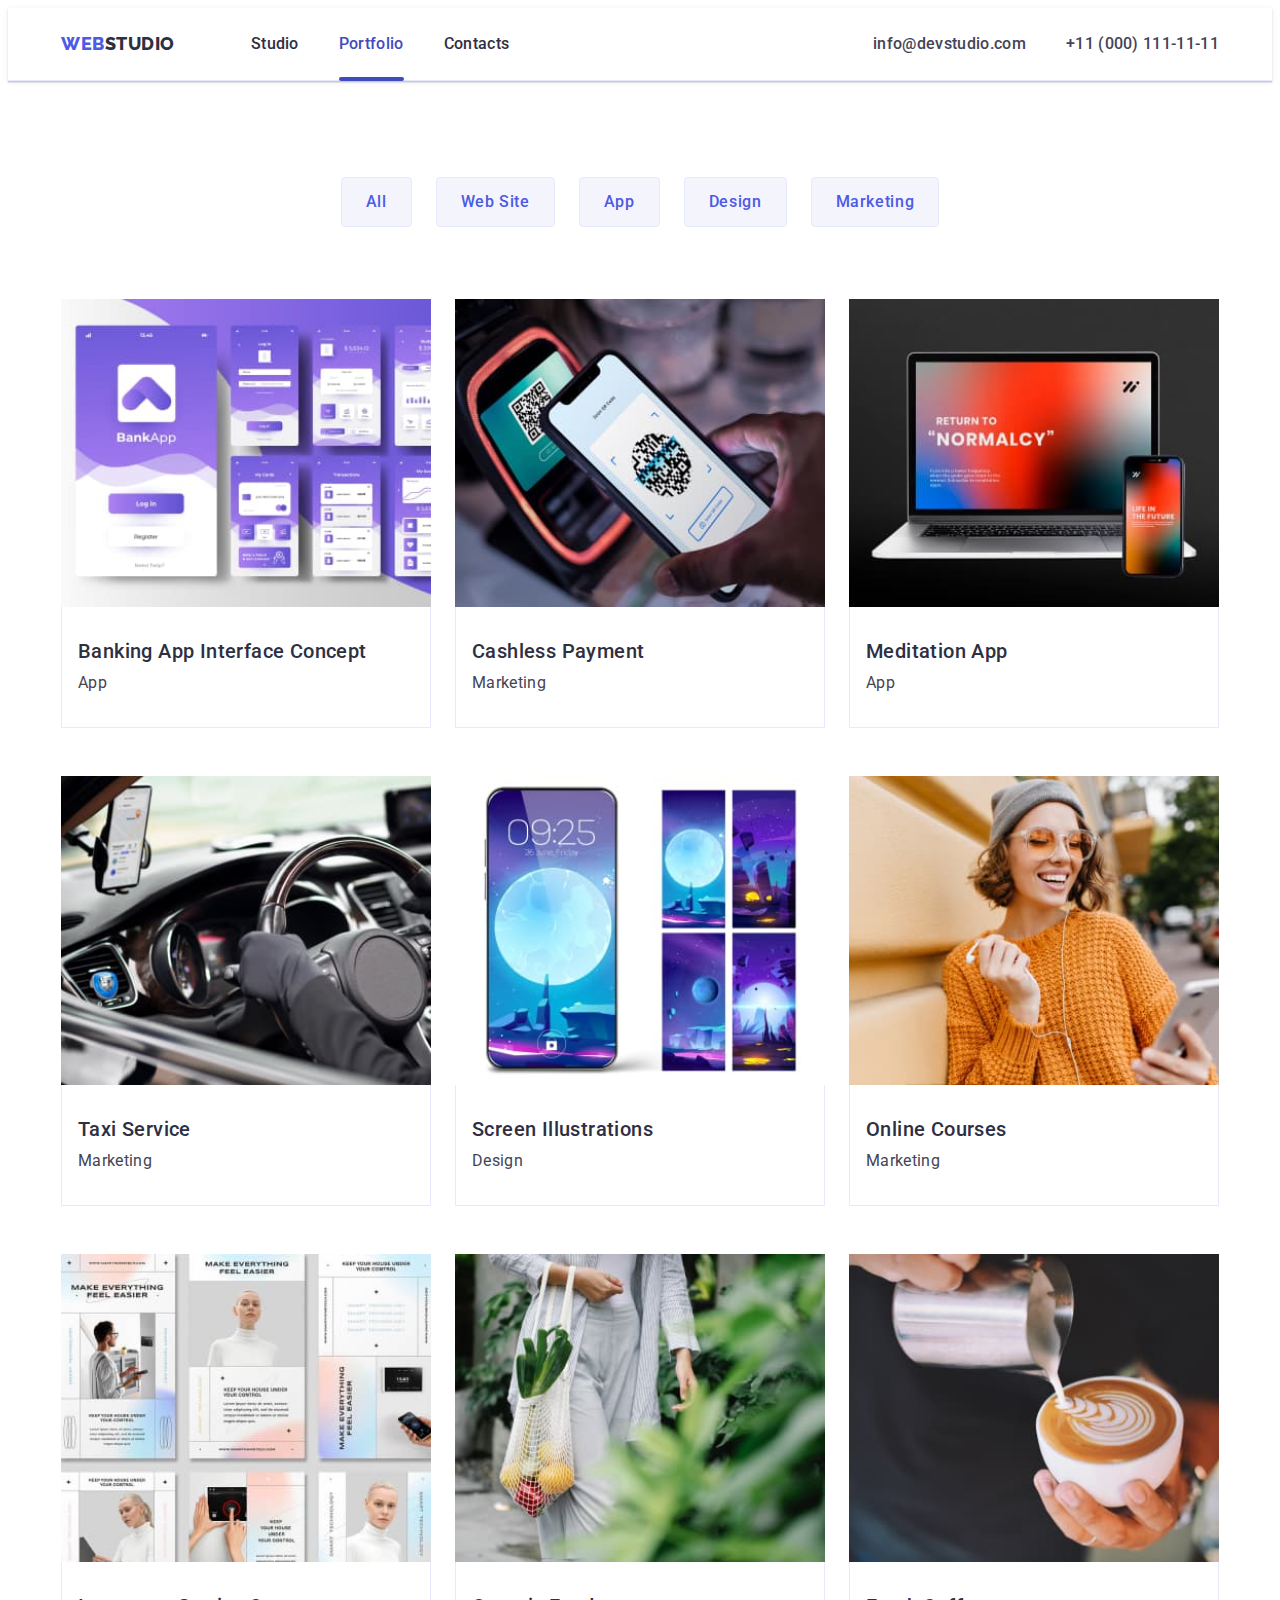
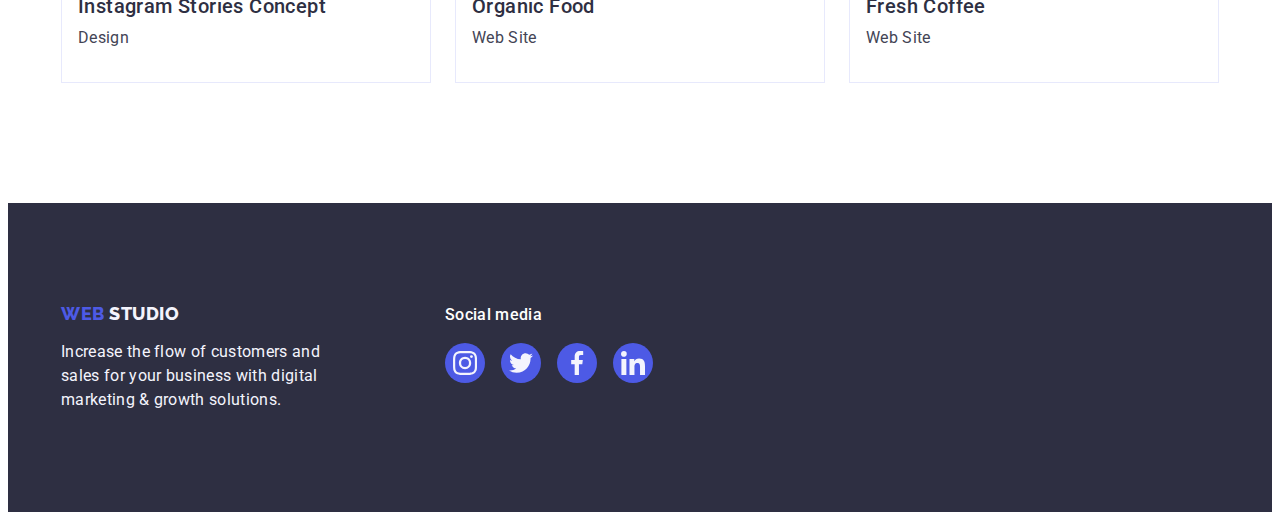
==== commit 0d7b2f85: "3.06" ====
--- a/portfolio.html
+++ b/portfolio.html
@@ -72,53 +72,56 @@
                  </li>
                 </ul>
                 <ul class="team-list list">
+                  <!-- 1 -->
                     <li class="team">
                           <a class="link" href="">
                              <div class="port-overlay">
-                               <img src=./images/app.jpg class="pict" width=360 alt="Banking App Interface Concept, App" /> 
-                                
+                                     <img src=./images/app.jpg class="pict" width=360 alt="Banking App Interface Concept, App" /> 
                                      <p class="overlay">14 Stylish and User-Friendly App Design Concepts · Task Manager App · Calorie Tracker App · Exotic Fruit Ecommerce App ·
-                                    Cloud Storage App
+                                     Cloud Storage App
                                      </p>
-                                </div>
-                        
-                                 <div class="port-item">
+                             </div>
+                             <div class="port-item">
                                  <h2 class="port-tittle ">
                                  Banking App Interface Concept
                                  </h2>
-                                <p class="port-parag text">
+                                 <p class="port-parag text">
                                 App
-                                </p>
-                                </div>
+                                 </p>
+                             </div>
                           </a>
                         
                     </li>
-                    <li class="team">
-                        <div class="port-overlay">
-                            <div class="pict-overlay">
-                        <a class="link" href="">  
-                        <img src=./images/cashless-payment.jpg class="pict" width=360 alt="Cashless Payment, Marketing" />
-                            
+                    <!-- 2 -->
+                    <li class="team">
+                         <a class="link" href="">
+                             <div class="port-overlay">
+                                <img src=./images/cashless-payment.jpg class="pict" width=360 alt="Cashless Payment, Marketing" />
                                 <p class="overlay">14 Stylish and User-Friendly App Design Concepts · Task Manager App · Calorie Tracker App · Exotic Fruit Ecommerce App ·
                                 Cloud Storage App
                                 </p>
                             </div>
                            
-                       <div class="port-item">
-                        <h2 class="port-tittle">
-                            Cashless Payment
-                        </h2>
-                        <p class="port-parag text">
-                            Marketing
-                        </p>
-                       </div>
-                        </a>
-                        </div>
-                    </li>
-                    <li class="team">
-                        <a class="link" href="">
-                        <img src=./images/meditation-app.jpg class="pict" width=360 alt="Meditation App, App" />
-                    
+                             <div class="port-item">
+                                 <h2 class="port-tittle">
+                                     Cashless Payment
+                                </h2>
+                                <p class="port-parag text">
+                                 Marketing
+                                 </p>
+                             </div>
+                        </a>
+                       
+                    </li>
+                    <!-- 3 -->
+                    <li class="team">
+                        <a class="link" href="">
+                            <div class="port-overlay">
+                                 <img src=./images/meditation-app.jpg class="pict" width=360 alt="Meditation App, App" />
+                                 <p class="overlay">14 Stylish and User-Friendly App Design Concepts · Task Manager App · Calorie Tracker App · Exotic Fruit Ecommerce App ·
+                                Cloud Storage App
+                                 </p>
+                             </div>
                         <div class="port-item">
                             <h2 class="port-tittle">
                                 Meditation App
@@ -129,88 +132,118 @@
                         </div>
                         </a>
                     </li>
-                    <li class="team">
-                        <a class="link" href="">
-                        <img src=./images/taxi-service.jpg class="pict" width=360 alt="Taxi Service, Marketing" />
-                    
-                     <div class="port-item">
-                        <h2 class="port-tittle">
-                            Taxi Service
-                        </h2>
-                        <p class="port-parag text">
-                            Marketing
-                        </p>
-                     </div>
+                    <!-- 4 -->
+                    <li class="team">
+                        <a class="link" href="">
+                            <div class="port-overlay">
+                                 <img src=./images/taxi-service.jpg class="pict" width=360 alt="Taxi Service, Marketing" />
+                                 <p class="overlay">14 Stylish and User-Friendly App Design Concepts · Task Manager App · Calorie Tracker App · Exotic Fruit Ecommerce App ·
+                                Cloud Storage App
+                                 </p>
+                            </div>
+                             <div class="port-item">
+                                  <h2 class="port-tittle">
+                                 Taxi Service
+                                  </h2>
+                                  <p class="port-parag text">
+                                   Marketing
+                                 </p>
+                             </div>
                     </a>
                     </li>
-                    <li class="team">
-                        <a class="link" href="">
-                        <img src=./images/screen-illustrations.jpg class="pict" width=360 alt="Screen Illustrations, Design" />
-                    
-                        <div class="port-item">
-                            <h2 class="port-tittle">
+                    <!-- 5 -->
+                    <li class="team">
+                        <a class="link" href="">
+                            <div class="port-overlay">
+                                <img src=./images/screen-illustrations.jpg class="pict" width=360 alt="Screen Illustrations, Design" />
+                                <p class="overlay">14 Stylish and User-Friendly App Design Concepts · Task Manager App · Calorie Tracker App · Exotic Fruit Ecommerce App ·
+                                 Cloud Storage App
+                                 </p>
+                             </div>
+                             <div class="port-item">
+                                <h2 class="port-tittle">
                                 Screen Illustrations
-                            </h2>
-                            <p class="port-parag text">
+                               </h2>
+                                <p class="port-parag text">
                                 Design
-                            </p>
-                        </div>
-                        </a>
-                    </li>
-                    <li class="team">
-                        <a class="link" href="">
-                        <img src=./images/online-courses.jpg class="pict" width=360 alt="Online Courses, Marketing" />
-                    
-                       <div class="port-item">
-                        <h2 class="port-tittle">
-                            Online Courses
-                        </h2>
-                        <p class="port-parag text">
-                            Marketing
-                        </p>
-                       </div>
-                        </a>
-                    </li>
-                    <li class="team">
-                        <a class="link" href="">
-                        <img src=./images/instagram-stories-concept.jpg class="pict" width=360 alt="Instagram Stories Concept, Design" />
-                    
-                       <div class="port-item">
-                        <h2 class="port-tittle">
-                            Instagram Stories Concept
-                        </h2>
-                        <p class="port-parag text">
-                            Design
-                        </p>
-                       </div>
-                        </a>
-                    </li>
-                    <li class="team">
-                        <a class="link" href="">
-                        <img src=./images/organic-food.jpg class="pict" width=360 alt="Organic Food, Web Site" />
-                    
-                       <div class="port-item">
-                        <h2 class="port-tittle">
-                            Organic Food
-                        </h2>
-                        <p class="port-parag text">
-                            Web Site
-                        </p>
-                       </div>
-                        </a>
-                    </li>
-                    <li class="team">
-                        <a class="link" href="">
-                        <img src=./images/fresh-coffee.jpg class="pict" width=360 alt="Fresh Coffee, Web Site" />
-                    
-                        <div class="port-item">
-                            <h2 class="port-tittle">
-                                Fresh Coffee
-                            </h2>
-                            <p class="port-parag text">
-                                Web Site
-                            </p>
-                        </div>
+                                </p>
+                            </div>
+                        </a>
+                    </li>
+                    <!-- 6 -->
+                    <li class="team">
+                        <a class="link" href="">
+                            <div class="port-overlay">
+                                  <img src=./images/online-courses.jpg class="pict" width=360 alt="Online Courses, Marketing" />
+                                <p class="overlay">14 Stylish and User-Friendly App Design Concepts · Task Manager App · Calorie Tracker App · Exotic Fruit Ecommerce App ·
+                                Cloud Storage App
+                                 </p>
+                             </div>
+                            <div class="port-item">
+                                 <h2 class="port-tittle">
+                                   Online Courses
+                                 </h2>
+                                 <p class="port-parag text">
+                                  Marketing
+                                  </p>
+                             </div>
+                        </a>
+                    </li>
+                    <!-- 7 -->
+                    <li class="team">
+                        <a class="link" href="">
+                            <div class="port-overlay">
+                              <img src=./images/instagram-stories-concept.jpg class="pict" width=360 alt="Instagram Stories Concept, Design" />
+                                    <p class="overlay">14 Stylish and User-Friendly App Design Concepts · Task Manager App · Calorie Tracker App · Exotic Fruit Ecommerce App ·
+                                    Cloud Storage App
+                                    </p>
+                                    </div>
+                            <div class="port-item">
+                                <h2 class="port-tittle">
+                                    Instagram Stories Concept
+                                </h2>
+                                <p class="port-parag text">
+                                    Design
+                                </p>
+                            </div>
+                        </a>
+                    </li>
+                    <!-- 8 -->
+                    <li class="team">
+                        <a class="link" href="">
+                            <div class="port-overlay">
+                                 <img src=./images/organic-food.jpg class="pict" width=360 alt="Organic Food, Web Site" />
+                                <p class="overlay">14 Stylish and User-Friendly App Design Concepts · Task Manager App · Calorie Tracker App · Exotic Fruit Ecommerce App ·
+                                Cloud Storage App
+                                </p>
+                            </div>
+                            <div class="port-item">
+                                <h2 class="port-tittle">
+                                    Organic Food
+                                </h2>
+                                <p class="port-parag text">
+                                    Web Site
+                                </p>
+                            </div>
+                        </a>
+                    </li>
+                    <!-- 9 -->
+                    <li class="team">
+                        <a class="link" href="">
+                            <div class="port-overlay">
+                                <img src=./images/fresh-coffee.jpg class="pict" width=360 alt="Fresh Coffee, Web Site" />
+                                <p class="overlay">14 Stylish and User-Friendly App Design Concepts · Task Manager App · Calorie Tracker App · Exotic Fruit Ecommerce App ·
+                                Cloud Storage App
+                                </p>
+                            </div>
+                            <div class="port-item">
+                                <h2 class="port-tittle">
+                                    Fresh Coffee
+                                </h2>
+                                <p class="port-parag text">
+                                    Web Site
+                                </p>
+                            </div>
                         </a>
                     </li>
                 </ul>
--- a/css/styles.css
+++ b/css/styles.css
@@ -107,11 +107,7 @@
 .site-nav .item {
     margin-right: 40px;
    }
-.site-nav .link{
-        padding-top: 24px;
-        padding-bottom: 24px;
-        transition: color var(--funktion);
-}
+
 .site-nav .item:last-child{
     margin-right: 0px;
 }
@@ -122,11 +118,13 @@
     line-height: 1.5;
     letter-spacing: 0.02em; 
     display: block;
+    padding-top: 24px;
+    padding-bottom: 24px;
+    transition: color var(--funktion);
 }
 .site-nav .underlined{
     color: var(--button-color);
     position: relative;
-    transition: var(--funktion);
 }
 .underlined::after{
     content: "";
@@ -501,8 +499,8 @@
         border: 1px solid var(--client-logo);
         border-radius: 4px;
         color: var(--client-logo);
-        transition: border-color var(--funktion);
-        transition: color var(--funktion);
+        transition: border-color var(--funktion),
+            color var(--funktion);
 }
 .our-client .list-client{
     display: block;
@@ -580,10 +578,10 @@
 .portfolio .pointer {
     padding: 12px 24px;
     border: 1px solid var(--frame);
-    transition: color var(--funktion);
-    transition: background-color var(--funktion);
-    transition: border-color var(--funktion);
-    transition: box-shadow var(--funktion);
+    transition: color var(--funktion),
+        background-color var(--funktion),
+        border-color var(--funktion),
+        box-shadow var(--funktion);
 }
 .portfolio .pointer:hover,
 .portfolio .pointer:focus {
@@ -595,7 +593,7 @@
 }
 /* секция portfolio */
 .portfolio {
-    padding: 96px 0 120px
+    padding: 96px 0 120px;
 }
 .portfolio .port-btn {
     margin-right: 24px;
@@ -639,6 +637,7 @@
         0px 1px 6px rgba(46, 47, 66, 0.08),
         0px 1px 1px rgba(46, 47, 66, 0.16),
         0px 2px 1px rgba(46, 47, 66, 0.08);
+        transition: box-shadow var(--funktion);
 }
 .portfolio .port-item {
     padding: 32px 16px;
@@ -665,14 +664,18 @@
     color: var(--primary-text-color)
         /* --primary-text-color: #434455; */
 }
-.link{
-    position: relative;
-    overflow: hidden
-}
-
+
+.port-overlay{
+position: relative;
+overflow: hidden;
+}
 .port-overlay:hover .overlay {
-    transform: translatey(0);
-    overflow: hidden
+     transform: translateY(0%);
+     overflow: hidden;
+ }
+.port-item:focus .overlay {
+    transform: translateY(0%);
+    overflow: hidden;
 }
 .overlay {
 position: absolute;
@@ -692,10 +695,9 @@
 color: #F4F4FD;
 overflow: auto;
 transform: translate(0px, 100%);
-
-transition: var(--funktion);
-}
-.port-item:hover .overlay,
-.port-item:focus .overlay {
+transition: transform var(--funktion);
+}
+/* .port-item:hover .overlay,
+.port-item:focus .overlay{
     transform: translateY(0%);
-} +}  */